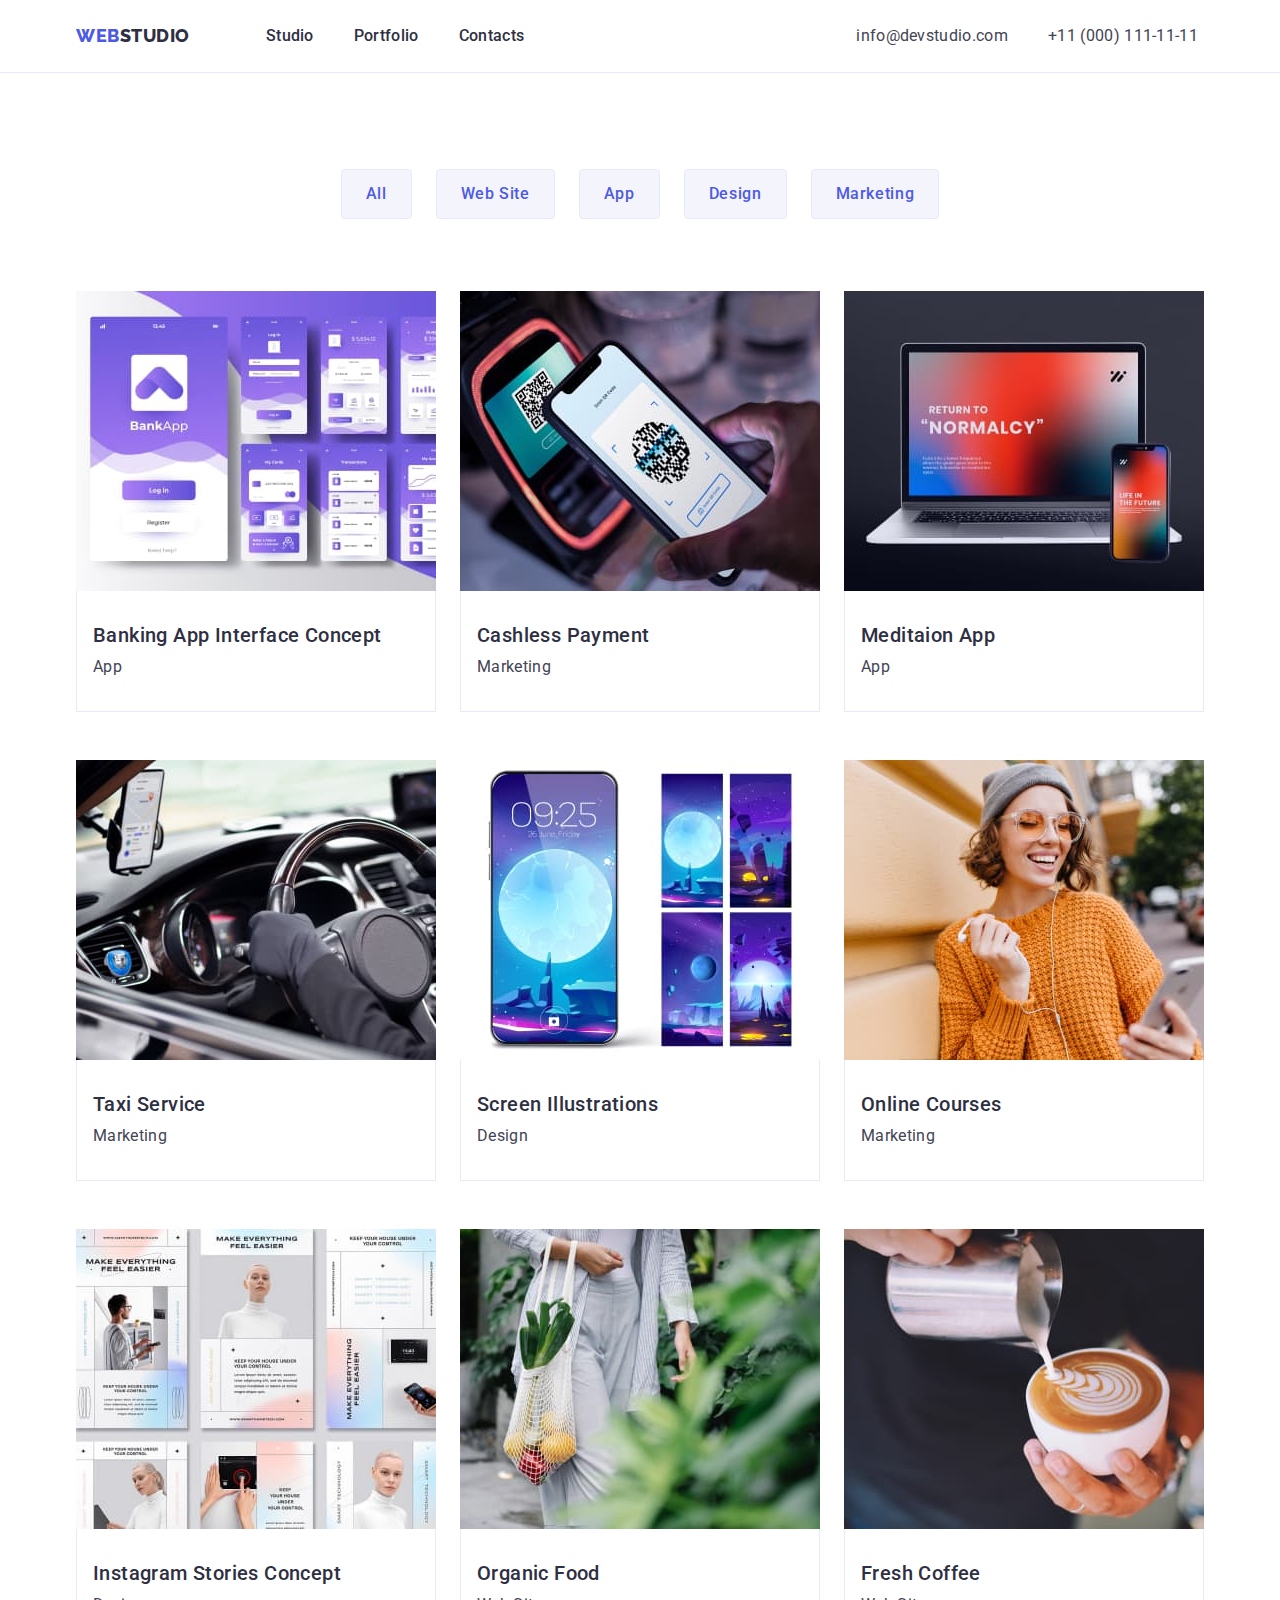
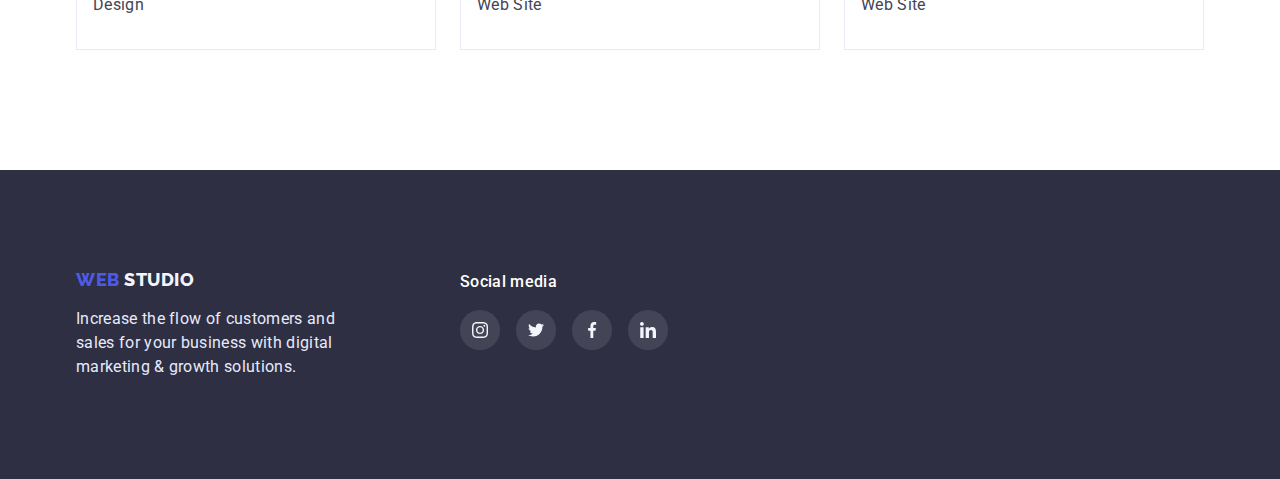
==== portfolio.html @ ed2f0dbb "Add files via upload" ====
<!DOCTYPE html>
<html lang="en">
  <head>
    <meta charset="UTF-8" />
    <meta http-equiv="X-UA-Compatible" content="IE=edge" />
    <meta name="viewport" content="width=device-width, initial-scale=1.0" />
    <title>Document</title>
    <link rel="stylesheet" href="./css/modern-normalize.css" />
    <link rel="stylesheet" href="./css/styles.css" />
    <link
      href="https://fonts.googleapis.com/css2?family=Raleway:wght@800&family=Roboto:wght@400;500;700;900&display=swap"
      rel="stylesheet"
    />
  </head>

  <body>
    <header>
      <div class="container header-cont">
        <nav class="nav-header">
          <a href="./index.html" class="logo"
            ><span class="logo-web">Web</span
            ><span class="logo-studio">Studio</span></a
          >
          <ul class="stud-portf-con">
            <li><a href="./index.html" class="navigation">Studio </a></li>
            <li>
              <a href="./portfolio.html" class="navigation"> Portfolio</a>
            </li>
            <li><a href="" class="navigation"> Contacts</a></li>
          </ul>
        </nav>
        <address class="address-cont">
          <ul class="contacts-list">
            <li>
              <a href="mailto:info@devstudio.com" class="contacts">
                info@devstudio.com</a
              >
            </li>
            <li>
              <a href="tel:+110001111111" class="contacts">
                +11 (000) 111-11-11</a
              >
            </li>
          </ul>
        </address>
      </div>
    </header>
    <main>
      <section class="section butt-project">
        <div class="container button">
          <ul class="portolio-butt">
            <li><button type="button" class="butt">All</button></li>
            <li><button type="button" class="butt">Web Site</button></li>
            <li><button type="button" class="butt">App</button></li>
            <li><button type="button" class="butt">Design</button></li>
            <li><button type="button" class="butt">Marketing</button></li>
          </ul>

          <ul class="row">
            <li class="li-project">
              <a href="" class="project-link">
                <div class="card-div">
                  <img src="./images/app.jpg" alt="App" width="360"/>
                  <div class="card-animation">
                    <p class="text-animation">
                      14 Stylish and User-Friendly App Design Concepts · Task
                      Manager App · Calorie Tracker App · Exotic Fruit Ecommerce
                      App · Cloud Storage App
                    </p>
                  </div>
                </div>
                  <div class="row-text">
                    <h3 class="header-portfolio">
                      Banking App Interface Concept
                    </h3>
                    <p class="text-portfolio">App</p>
                  </div>
                
              </a>
            </li>
            <li class="li-project">
              <a href="" class="project-link">
                <div class="card-div">
                <img src="./images/terminal.jpg" alt="terminal" width="360" />
                <div class="card-animation">
                  <p class="text-animation">
                    14 Stylish and User-Friendly App Design Concepts · Task
                    Manager App · Calorie Tracker App · Exotic Fruit Ecommerce
                    App · Cloud Storage App
                  </p>
                </div>
              </div>
                <div class="row-text">
                  <h3 class="header-portfolio">Cashless Payment</h3>
                  <p class="text-portfolio">Marketing</p>
                </div>
              </a>
            </li>
            <li class="li-project">
              <a href="" class="project-link">
                <div class="card-div">
                <img src="./images/laptop.jpg" alt="laptop" width="360" />
                <div class="card-animation">
                  <p class="text-animation">
                    14 Stylish and User-Friendly App Design Concepts · Task
                    Manager App · Calorie Tracker App · Exotic Fruit Ecommerce
                    App · Cloud Storage App
                  </p>
                </div>
              </div>
                <div class="row-text">
                  <h3 class="header-portfolio">Meditaion App</h3>
                  <p class="text-portfolio">App</p>
                </div>
              </a>
            </li>

            <li class="li-project">
              <a href="" class="project-link">
                <div class="card-div">
                <img src="./images/helm.jpg" alt="helm" width="360" />
                <div class="card-animation">
                  <p class="text-animation">
                    14 Stylish and User-Friendly App Design Concepts · Task
                    Manager App · Calorie Tracker App · Exotic Fruit Ecommerce
                    App · Cloud Storage App
                  </p>
                </div>
              </div>
                <div class="row-text">
                  <h3 class="header-portfolio">Taxi Service</h3>
                  <p class="text-portfolio">Marketing</p>
                </div>
              </a>
            </li>
            <li class="li-project">
              <a href="" class="project-link">
                <div class="card-div">
                <img src="./images/phone.jpg" alt="phone" width="360" />
                <div class="card-animation">
                  <p class="text-animation">
                    14 Stylish and User-Friendly App Design Concepts · Task
                    Manager App · Calorie Tracker App · Exotic Fruit Ecommerce
                    App · Cloud Storage App
                  </p>
                </div>
              </div>
                <div class="row-text">
                  <h3 class="header-portfolio">Screen Illustrations</h3>
                  <p class="text-portfolio">Design</p>
                </div>
              </a>
            </li>
            <li class="li-project">
              <a href="" class="project-link">
                <div class="card-div">
                <img src="./images/girl.jpg" alt="girl" width="360" />
                <div class="card-animation">
                  <p class="text-animation">
                    14 Stylish and User-Friendly App Design Concepts · Task
                    Manager App · Calorie Tracker App · Exotic Fruit Ecommerce
                    App · Cloud Storage App
                  </p>
                </div>
              </div>
                <div class="row-text">
                  <h3 class="header-portfolio">Online Courses</h3>
                  <p class="text-portfolio">Marketing</p>
                </div>
              </a>
            </li>

            <li class="li-project">
              <a href="" class="project-link">
                <div class="card-div">
                <img src="./images/collage.jpg" alt="collage" width="360" />
                <div class="card-animation">
                  <p class="text-animation">
                    14 Stylish and User-Friendly App Design Concepts · Task
                    Manager App · Calorie Tracker App · Exotic Fruit Ecommerce
                    App · Cloud Storage App
                  </p>
                </div>
              </div>
                <div class="row-text">
                  <h3 class="header-portfolio">Instagram Stories Concept</h3>
                  <p class="text-portfolio">Design</p>
                </div>
              </a>
            </li>
            <li class="li-project">
              <a href="" class="project-link">
                <div class="card-div">
                <img src="./images/shopper.jpg" alt="shopper" width="360" />
                <div class="card-animation">
                  <p class="text-animation">
                    14 Stylish and User-Friendly App Design Concepts · Task
                    Manager App · Calorie Tracker App · Exotic Fruit Ecommerce
                    App · Cloud Storage App
                  </p>
                </div>
              </div>
                <div class="row-text">
                  <h3 class="header-portfolio">Organic Food</h3>
                  <p class="text-portfolio">Web Site</p>
                </div>
              </a>
            </li>
            <li class="li-project">
              <a href="" class="project-link">
                <div class="card-div">
                <img src="./images/coffee.jpg" alt="coffee" width="360" />
                <div class="card-animation">
                  <p class="text-animation">
                    14 Stylish and User-Friendly App Design Concepts · Task
                    Manager App · Calorie Tracker App · Exotic Fruit Ecommerce
                    App · Cloud Storage App
                  </p>
                </div>
              </div>
                <div class="row-text">
                  <h3 class="header-portfolio">Fresh Coffee</h3>
                  <p class="text-portfolio">Web Site</p>
                </div>
              </a>
            </li>
          </ul>
        </div>
      </section>
    </main>
    <footer class="footer">
      <div class="container footer">
        <div class="logo-and-text">
          <a href="./index.html" class="logo-f"
            ><span class="logo-web-f"> Web</span
            ><span class="logo-studio-f"> Studio</span></a
          >
          <p class="text-f">
            Increase the flow of customers and sales for your business with
            digital marketing & growth solutions.
          </p>
        </div>
        <div class="div-social-list">
          <p class="text-social-media">Social media</p>
          <ul class="social-list-f">
            <li class="social-item-f">
              <a href="" class="social-link-f">
                <svg class="social-svg-f">
                  <use href="./images/icons.svg#icon-instagram-2"></use>
                </svg>
              </a>
            </li>
            <li class="social-item-f">
              <a href="" class="social-link-f"
                ><svg class="social-svg-f">
                  <use href="./images/icons.svg#icon-twitter-1"></use>
                </svg>
              </a>
            </li>
            <li class="social-item-f">
              <a href="" class="social-link-f">
                <svg class="social-svg-f">
                  <use href="./images/icons.svg#icon-facebook-1"></use>
                </svg>
              </a>
            </li>
            <li class="social-item-f">
              <a href="" class="social-link-f">
                <svg class="social-svg-f">
                  <use href="./images/icons.svg#icon-linkedin-1"></use>
                </svg>
              </a>
            </li>
          </ul>
        </div>
      </div>
    </footer>
  </body>
</html>
---- css/styles.css ----
body {
  font-family: "Roboto", sans-serif;
  color: var(--dark);
  background: var(--white);
}
:root {
  --primary-brand: #4d5ae5;
  --pressed-state: #404bbf;
  --dark: #2e2f42;
  --success: #31d0aa;
  --text: #434455;
  --subtle-text: #8e8f99;
  --accent: #e7e9fc;
  --light: #f4f4fd;
  --modal-overlay: #2e2f42;
  --hero-background: #2e2f42;
  --white: #ffffff;
  --svg-grey: #8e8f99;
  --background-primary:#FCFCFC;
}
h1,
h2,
h3,
h4,
h5,
h6,
p,
ul {
  margin: 0;
  padding: 0;
}
img {
  display: block;
  max-width: 100%;
  height: auto;
}
.logo {
  font-family: "Raleway", sans-serif;
  font-weight: 800;
  font-size: 18px;
  line-height: 1.33;
  letter-spacing: 0.03em;
  text-transform: uppercase;
  text-decoration: none;
  margin-right: 76px;
  padding-top: 24px;
  padding-bottom: 24px;
}

.logo-web {
  color: var(--primary-brand);
}
.logo-studio {
  color: var(--dark);
}

.navigation {
  font-weight: 500;
  font-size: 16px;
  line-height: 1.5;
  letter-spacing: 0.02em;
  color: var(--dark);
  text-decoration: none;
  list-style: none;
  padding-bottom: 24px;
  padding-top: 24px;
  position: relative;
}
.navigation::after {
  content: "";
  width: 100%;
  height: 4px;
  background-color: var(--pressed-state);
  position: absolute;
  bottom: 0;
  left: 0;
  border-radius: 2px;
  opacity: 0;
}
.navigation:active:after {
  opacity: 1;
}
.stud-portf-con {
  display: flex;
  justify-content: flex-start;
  gap: 40px;
  text-decoration: none;
  list-style: none;
}
.stud-portf-con > li {
  padding-bottom: 24px;
  padding-top: 24px;
}
.navigation:active {
  color: var(--pressed-state);
}
.address-cont {
  display: flex;
  margin-left: 332px;
}
.contacts-list {
  list-style: none;
  display: flex;
  justify-content: flex-end;
  gap: 40px;
}

.contacts-list > li {
  padding-bottom: 24px;
  padding-top: 24px;
}
.contacts {
  font-weight: 400;
  font-size: 16px;
  line-height: 1.5;
  letter-spacing: 0.02em;
  color: var(--text);
  font-style: normal;
  text-decoration: none;
  padding-bottom: 24px;
  padding-top: 24px;
  position: relative;
}
.contacts:active {
  color: var(--pressed-state);
}

.contacts::after {
  content: "";
  width: 100%;
  height: 4px;
  background-color: var(--pressed-state);
  position: absolute;
  bottom: 0;
  left: 0;
  border-radius: 2px;
  opacity: 0;
}
.contacts:active:after {
  opacity: 1;
}

.main-header {
  margin: 0 auto;
  font-size: 56px;
  line-height: 1.07;
  letter-spacing: 0.02em;
  color: var(--white);
  width: 550px;
  text-align: center;
  margin-bottom: 48px;
}
.order {
  background: var(--primary-brand);
  border-radius: 4px;
  font-weight: 500;
  font-size: 16px;
  letter-spacing: 0.04em;
  line-height: 1.5;
  color: var(--white);
  text-align: center;
  margin: 0 auto;
  border: none;
  padding: 16px 32px;
  display: flex;
  align-items: center;
  transition-property: background;
  transition-duration: 250ms;
  transition-timing-function: cubic-bezier(0.4, 0, 0.2, 1);
}
.order:hover,
.order:focus {
  background: var(--pressed-state);
}
.advanteges-list,
.wp-img,
.portolio-butt,
.personal {
  list-style: none;
  display: flex;
  justify-content: center;
  gap: 24px;
}

.advant-header {
  font-weight: 500;
  font-size: 20px;
  line-height: 1.2;
  letter-spacing: 0.02em;
  color: var(--dark);
  margin-bottom: 8px;
}
.advant-text {
  flex-basis: calc((100% - 3 * 24px) / 4);
  font-weight: 400;
  font-size: 16px;
  line-height: 1.5;
  letter-spacing: 0.02em;
  color: var(--text);
}
.advanteges-li {
  flex-basis: calc((100% - 3 * 24px) / 4);
  max-width: 264px;
}
.header-proc,
.header-team {
  font-weight: 700;
  font-size: 36px;
  line-height: 1.1;
  letter-spacing: 0.02em;
  color: var();
  text-align: center;
  margin-bottom: 72px;
}
.name {
  font-weight: 500;
  font-size: 20px;
  line-height: 1.3;
  letter-spacing: 0.02em;
  text-align: center;
  margin-bottom: 8px;
}
.position {
  font-weight: 400;
  font-size: 16px;
  line-height: 1.5;
  letter-spacing: 0.02em;
  color: var(--text);
  text-align: center;
}
.text-worker {
  padding-top: 32px;
  margin-bottom: 8px;
}
ul.personal > li {
  background: var(--white);
  flex-basis: calc((100% - 3 * 24px) / 4);
  max-width: 264px;
  border-radius: 0px 0px 4px 4px;
  box-shadow: 0px 1px 6px rgba(46, 47, 66, 0.08),
    0px 1px 1px rgba(46, 47, 66, 0.16), 0px 2px 1px rgba(46, 47, 66, 0.08);
}

.footer {
  background-color: var(--dark);
  padding-top: 100px;
  padding-bottom: 100px;
}
.logo-f {
  font-family: "Raleway", sans-serif;
  font-weight: 800;
  font-size: 18px;
  line-height: 1.16;
  letter-spacing: 0.03em;
  text-transform: uppercase;
  text-decoration: none;
}
.logo-web-f {
  color: var(--primary-brand);
}
.logo-studio-f {
  color: var(--light);
}
.text-f {
  font-weight: 400;
  font-size: 16px;
  line-height: 1.5;
  letter-spacing: 0.02em;
  color: var(--accent);
  width: 264px;
  margin-top: 16px;
}
.butt {
  font-weight: 500;
  font-size: 16px;
  line-height: 1.5;
  letter-spacing: 0.04em;
  color: var(--primary-brand);
  background: var(--light);
  border: 1px solid #e7e9fc;
  border-radius: 4px;
  text-align: center;
  color: var(--primary-brand);
  padding: 12px 24px;
}

.header-portfolio {
  font-weight: 500;
  font-size: 20px;
  line-height: 1.2;
  letter-spacing: 0.02em;
  color: var(--dark);
  margin-bottom: 8px;
}
.text-portfolio {
  font-weight: 400;
  font-size: 16px;
  line-height: 1.5;
  letter-spacing: 0.02em;
  color: var(--text);
}
.visually-hidden {
  position: absolute;
  width: 1px;
  height: 1px;
  margin: -1px;
  border: 0;
  padding: 0;
  white-space: nowrap;
  clip-path: inset(100%);
  clip: rect(0 0 0 0);
  overflow: hidden;
}
.container {
  max-width: 1158px;
  margin: 0 auto;
  padding: 0 15px;
}
.container.header-cont {
  display: flex;
}
.nav-header {
  display: flex;
  justify-content: flex-start;
}
header {
  border-bottom: 1px solid #e7e9fc;
}
.section.process {
  padding-bottom: 120px;
}
.section.item {
  padding-top: 188px;
  padding-bottom: 188px;
  background-color: var(--hero-background);
  background-image: linear-gradient(
      rgba(46, 47, 66, 0.7),
      rgba(46, 47, 66, 0.7)
    ),
    url("../images/peopleoffice.jpg");
  background-size: cover;
  background-repeat: no-repeat;
  max-width: 1440px;
  margin: 0 auto;
}
.section.features {
  padding-top: 120px;
  padding-bottom: 120px;
}
.section.butt-project {
  padding-top: 96px;
  padding-bottom: 120px;
}
.section.team {
  padding-top: 120px;
  padding-bottom: 120px;
  background-color: var(--light);
}

.li-project {
  box-sizing: border-box;
  background: var(--white);
  flex-basis: calc((100% - 2 * 24px) / 3);
}
.row {
  flex-wrap: wrap;
  list-style: none;
  display: flex;
  gap: 48px 24px;
}

.portolio-butt {
  margin-bottom: 72px;
}
.row-text {
  padding-top: 32px;
  padding-bottom: 32px;
  padding-left: 16px;
  border-left: 1px solid #e7e9fc;
  border-right: 1px solid #e7e9fc;
  border-bottom: 1px solid #e7e9fc;
  max-width: 360px;
}
button:hover {
  cursor: pointer;
}
.butt:hover,
.butt:focus {
  box-shadow: 0px 3px 1px rgba(0, 0, 0, 0.1), 0px 2px 1px rgba(0, 0, 0, 0.08),
    0px 2px 2px rgba(0, 0, 0, 0.12);
  transition-property: box-shadow, background-color, color;
  transition-duration: 250ms;
  transition-timing-function: cubic-bezier(0.4, 0, 0.2, 1);
  background-color: var(--pressed-state);
  color: var(--white);
}
.advanteges-list {
  list-style: none;
  display: flex;
  margin-bottom: 8px;
}
.advanteges-item {
  background: var(--light);
  border-radius: 4px;
  flex-basis: calc((100% - 3 * 24px) / 4);
  height: 112px;
  display: flex;
  justify-content: center;
  align-items: center;
}
.advanteges-svg {
  width: 64px;
  height: 64px;
}

.social-list {
  list-style: none;
  display: flex;
  gap: 24px;
  justify-content: center;
}
.social-item {
  background-color: var(--primary-brand);
  width: 40px;
  height: 40px;
  border-radius: 50%;
}
.social-link {
  width: 100%;
  border-radius: 50%;
  height: 100%;
  display: flex;
  justify-content: center;
  align-items: center;
  transition-property: background-color;
  transition-duration: 250ms;
  transition-timing-function: cubic-bezier(0.4, 0, 0.2, 1);
}

.social-link:hover,
.social-link:focus {
  background-color: var(--pressed-state);
  border-radius: 50%;
}
.sotial-svg {
  width: 16px;
  height: 16px;
}
.worker {
  padding-bottom: 32px;
}

.company-list {
  list-style: none;
  display: flex;
  gap: 24px;
  justify-content: center;
}
.company-item {
  flex-basis: calc((100% - 5 * 24px) / 6);
  height: 88px;
}
.company-link:hover,
.company-link:focus {
  border: 1px solid var(--pressed-state);
  border-radius: 4px;
  color: var(--pressed-state);
}
.company-link {
  width: 100%;
  height: 100%;
  display: flex;
  justify-content: center;
  align-items: center;
  border: 1px solid var(--subtle-text);
  border-radius: 4px;
  color: var(--svg-grey);
  transition-property: color, border;
  transition-duration: 250ms;
  transition-timing-function: cubic-bezier(0.4, 0, 0.2, 1);
}
.company-svg {
  width: 104px;
  height: 56px;
  fill: currentColor;
}

.header-customers {
  font-weight: 700;
  font-size: 36px;
  line-height: 1.1;
  text-align: center;
  letter-spacing: 0.02em;
  text-transform: capitalize;
  color: var(--dark);
  margin-bottom: 72px;
}
.section.customers {
  padding-top: 130px;
  padding-bottom: 120px;
}
.text-social-media {
  font-weight: 500;
  font-size: 16px;
  line-height: 1.5;
  letter-spacing: 0.02em;
  color: var(--white);
  margin-bottom: 16px;
}
.social-list-f {
  list-style: none;
  display: flex;
  gap: 16px;
}
.social-item-f {
  width: 40px;
  height: 40px;
}
.social-link-f:focus,
.social-link-f:hover {
  background-color: var(--success);
  border-radius: 50%;
}
.social-link-f {
  width: 100%;
  height: 100%;
  display: flex;
  justify-content: center;
  align-items: center;
  background-color: rgba(255, 255, 255, 0.1);
  border-radius: 50%;
  transition-property: background-color;
  transition-duration: 250ms;
  transition-timing-function: cubic-bezier(0.4, 0, 0.2, 1);
}
.social-svg-f {
  width: 16px;
  height: 16px;
}
.container.footer {
  display: flex;
}
.logo-and-text {
  margin-right: 120px;
}
.project-link {
  width: 100%;
  height: 100%;
  display: inline-block;
  text-decoration: none;
  transition-property: box-shadow;
  transition-duration: 250ms;
  transition-timing-function: cubic-bezier(0.4, 0, 0.2, 1);
}
.project-link:hover,
.project-link:focus {
  box-shadow: 0px 1px 6px rgba(46, 47, 66, 0.08),
    0px 1px 1px rgba(46, 47, 66, 0.16), 0px 2px 1px rgba(46, 47, 66, 0.08);
}
.card-animation {
  position: absolute;
  width: 100%;
  height: 300px;
  top: 0;
  left: 0;
  background: var(--primary-brand);
  background-blend-mode: soft-light;
  mix-blend-mode: normal;
  padding: 40px 32px 164px 32px;
  transform: translateY(100%);
  transition: transform 250ms;
}
.li-project:hover .card-animation {
  transform: translateY(0);
}
.card-div {
  position: relative;
  overflow: hidden;
}

.text-animation {
  font-weight: 400;
  font-size: 16px;
  line-height: 24px;
  letter-spacing: 0.02em;
  color: var(--light);
}
.svg-modal-close{
  width: 8px;
  height: 8px;
}
/* Modal*/

.backdrop{
position: fixed;
top: 0;
left: 0;
right: 0;
bottom: 0;
background-color: rgba(46, 47, 66, 0.4);
display: flex;
align-items: center;
justify-content:center;
padding: 13px 0;
transition: opacity 500ms, visibility 500ms;

}
.backdrop.is-hidden .modal{
  transform: scale(0);
}
.modal{
  width: 100%;
  height: 100%;
  max-width: 408px;
  max-height: 576px;
  background-color:var(--background-primary);
  box-shadow: 0px 1px 1px rgba(0, 0, 0, 0.14), 0px 1px 3px rgba(0, 0, 0, 0.12), 0px 2px 1px rgba(0, 0, 0, 0.2);
 border-radius: 4px;
 overflow: auto;
 position: relative;
 transition: transform 300ms;
}
.modal-close{
  position: absolute;
  right: 24px;
  top: 24px;
  border: 1px solid rgba(0, 0, 0, 0.1);
  background-color: var(--accent);
  border-radius: 50%;
  width: 24px;
  height: 24px;
  display: flex;
  justify-content: center;
  align-items: center;
}
.backdrop.is-hidden{
  visibility: hidden;
  opacity: 0;
  pointer-events: none;
}
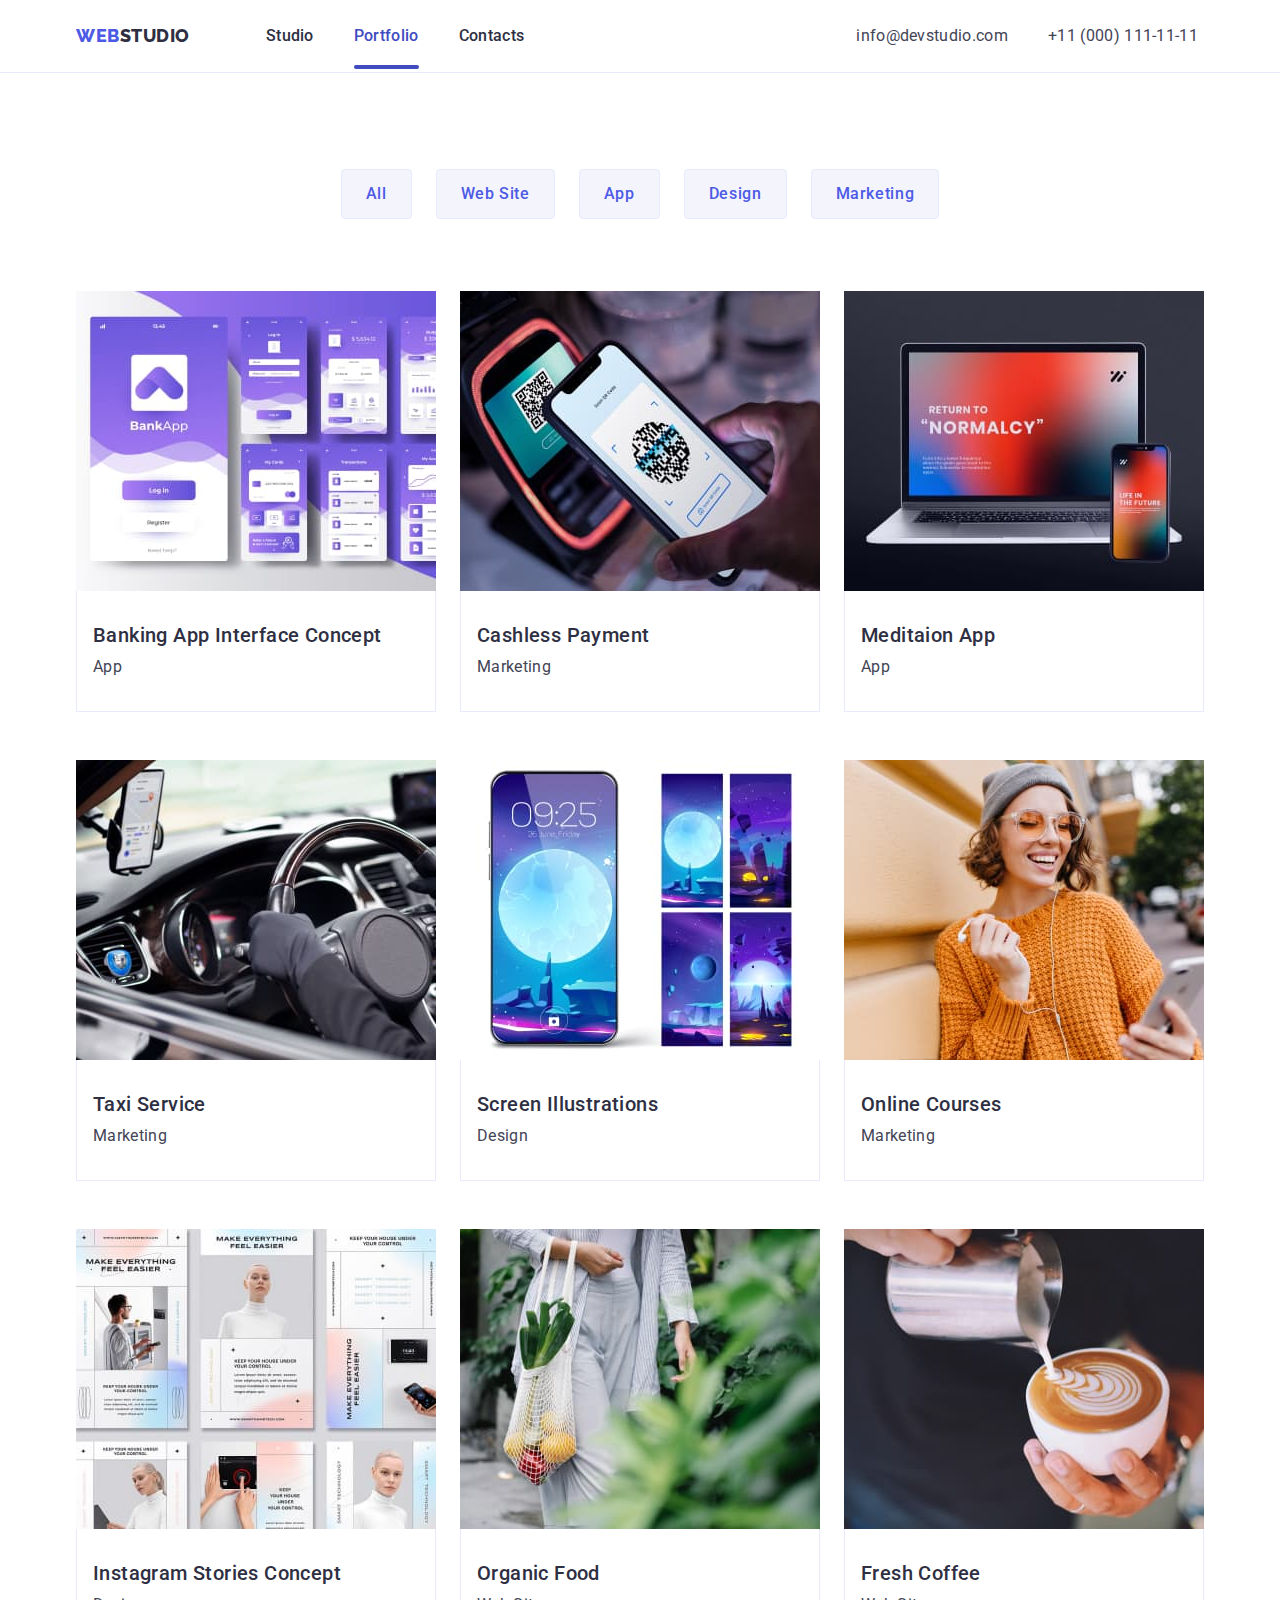
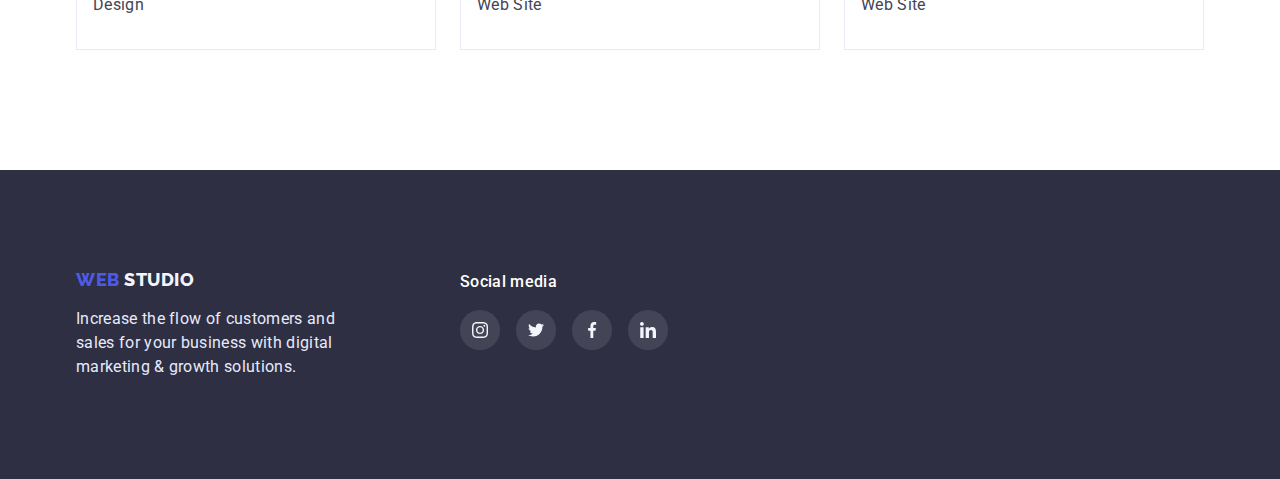
==== commit 43e49934: "Add files via upload" ====
--- a/portfolio.html
+++ b/portfolio.html
@@ -4,7 +4,7 @@
     <meta charset="UTF-8" />
     <meta http-equiv="X-UA-Compatible" content="IE=edge" />
     <meta name="viewport" content="width=device-width, initial-scale=1.0" />
-    <title>Document</title>
+    <title>Portfolio</title>
     <link rel="stylesheet" href="./css/modern-normalize.css" />
     <link rel="stylesheet" href="./css/styles.css" />
     <link
@@ -24,7 +24,7 @@
           <ul class="stud-portf-con">
             <li><a href="./index.html" class="navigation">Studio </a></li>
             <li>
-              <a href="./portfolio.html" class="navigation"> Portfolio</a>
+              <a href="./portfolio.html" class="navigation portfolio"> Portfolio</a>
             </li>
             <li><a href="" class="navigation"> Contacts</a></li>
           </ul>
--- a/css/styles.css
+++ b/css/styles.css
@@ -16,7 +16,7 @@
   --hero-background: #2e2f42;
   --white: #ffffff;
   --svg-grey: #8e8f99;
-  --background-primary:#FCFCFC;
+  --background-primary: #fcfcfc;
 }
 h1,
 h2,
@@ -65,8 +65,19 @@
   padding-bottom: 24px;
   padding-top: 24px;
   position: relative;
-}
-.navigation::after {
+  transition-property: color;
+  transition-duration: 250ms;
+  transition-timing-function: cubic-bezier(0.4, 0, 0.2, 1);
+
+}
+.navigation:hover,
+.navigation:focus {
+  color: var(--pressed-state);
+}
+.navigation.studio {
+  color: var(--pressed-state);
+}
+.navigation.studio::after {
   content: "";
   width: 100%;
   height: 4px;
@@ -75,9 +86,20 @@
   bottom: 0;
   left: 0;
   border-radius: 2px;
-  opacity: 0;
-}
-.navigation:active:after {
+  opacity: 1;
+}
+.navigation.portfolio {
+  color: var(--pressed-state);
+}
+.navigation.portfolio::after {
+  content: "";
+  width: 100%;
+  height: 4px;
+  background-color: var(--pressed-state);
+  position: absolute;
+  bottom: 0;
+  left: 0;
+  border-radius: 2px;
   opacity: 1;
 }
 .stud-portf-con {
@@ -120,26 +142,14 @@
   padding-bottom: 24px;
   padding-top: 24px;
   position: relative;
-}
-.contacts:active {
+  transition-property: color;
+  transition-duration: 250ms;
+  transition-timing-function: cubic-bezier(0.4, 0, 0.2, 1);
+}
+.contacts:hover,
+.contacts:focus {
   color: var(--pressed-state);
 }
-
-.contacts::after {
-  content: "";
-  width: 100%;
-  height: 4px;
-  background-color: var(--pressed-state);
-  position: absolute;
-  bottom: 0;
-  left: 0;
-  border-radius: 2px;
-  opacity: 0;
-}
-.contacts:active:after {
-  opacity: 1;
-}
-
 .main-header {
   margin: 0 auto;
   font-size: 56px;
@@ -227,10 +237,11 @@
   letter-spacing: 0.02em;
   color: var(--text);
   text-align: center;
+  margin-bottom: 8px;
 }
 .text-worker {
   padding-top: 32px;
-  margin-bottom: 8px;
+  padding-bottom: 32px;
 }
 ul.personal > li {
   background: var(--white);
@@ -282,6 +293,9 @@
   text-align: center;
   color: var(--primary-brand);
   padding: 12px 24px;
+  transition-property: box-shadow, background-color, color;
+  transition-duration: 250ms;
+  transition-timing-function: cubic-bezier(0.4, 0, 0.2, 1);
 }
 
 .header-portfolio {
@@ -388,9 +402,6 @@
 .butt:focus {
   box-shadow: 0px 3px 1px rgba(0, 0, 0, 0.1), 0px 2px 1px rgba(0, 0, 0, 0.08),
     0px 2px 2px rgba(0, 0, 0, 0.12);
-  transition-property: box-shadow, background-color, color;
-  transition-duration: 250ms;
-  transition-timing-function: cubic-bezier(0.4, 0, 0.2, 1);
   background-color: var(--pressed-state);
   color: var(--white);
 }
@@ -440,15 +451,12 @@
 .social-link:hover,
 .social-link:focus {
   background-color: var(--pressed-state);
-  border-radius: 50%;
+
 }
 .sotial-svg {
   width: 16px;
   height: 16px;
 }
-.worker {
-  padding-bottom: 32px;
-}
 
 .company-list {
   list-style: none;
@@ -458,12 +466,11 @@
 }
 .company-item {
   flex-basis: calc((100% - 5 * 24px) / 6);
-  height: 88px;
+  height: 88px; 
 }
 .company-link:hover,
 .company-link:focus {
   border: 1px solid var(--pressed-state);
-  border-radius: 4px;
   color: var(--pressed-state);
 }
 .company-link {
@@ -519,7 +526,6 @@
 .social-link-f:focus,
 .social-link-f:hover {
   background-color: var(--success);
-  border-radius: 50%;
 }
 .social-link-f {
   width: 100%;
@@ -585,42 +591,42 @@
   letter-spacing: 0.02em;
   color: var(--light);
 }
-.svg-modal-close{
+.svg-modal-close {
   width: 8px;
   height: 8px;
 }
 /* Modal*/
 
-.backdrop{
-position: fixed;
-top: 0;
-left: 0;
-right: 0;
-bottom: 0;
-background-color: rgba(46, 47, 66, 0.4);
-display: flex;
-align-items: center;
-justify-content:center;
-padding: 13px 0;
-transition: opacity 500ms, visibility 500ms;
-
-}
-.backdrop.is-hidden .modal{
+.backdrop {
+  position: fixed;
+  top: 0;
+  left: 0;
+  right: 0;
+  bottom: 0;
+  background-color: rgba(46, 47, 66, 0.4);
+  display: flex;
+  align-items: center;
+  justify-content: center;
+  padding: 13px 0;
+  transition: opacity 500ms, visibility 500ms;
+}
+.backdrop.is-hidden .modal {
   transform: scale(0);
 }
-.modal{
+.modal {
   width: 100%;
   height: 100%;
   max-width: 408px;
   max-height: 576px;
-  background-color:var(--background-primary);
-  box-shadow: 0px 1px 1px rgba(0, 0, 0, 0.14), 0px 1px 3px rgba(0, 0, 0, 0.12), 0px 2px 1px rgba(0, 0, 0, 0.2);
- border-radius: 4px;
- overflow: auto;
- position: relative;
- transition: transform 300ms;
-}
-.modal-close{
+  background-color: var(--background-primary);
+  box-shadow: 0px 1px 1px rgba(0, 0, 0, 0.14), 0px 1px 3px rgba(0, 0, 0, 0.12),
+    0px 2px 1px rgba(0, 0, 0, 0.2);
+  border-radius: 4px;
+  overflow: auto;
+  position: relative;
+  transition: transform 300ms;
+}
+.modal-close {
   position: absolute;
   right: 24px;
   top: 24px;
@@ -633,8 +639,13 @@
   justify-content: center;
   align-items: center;
 }
-.backdrop.is-hidden{
+.modal-close:active{
+  background-color:var(--pressed-state) ;
+  fill: var(--white);
+}
+
+.backdrop.is-hidden {
   visibility: hidden;
   opacity: 0;
   pointer-events: none;
-}+}
